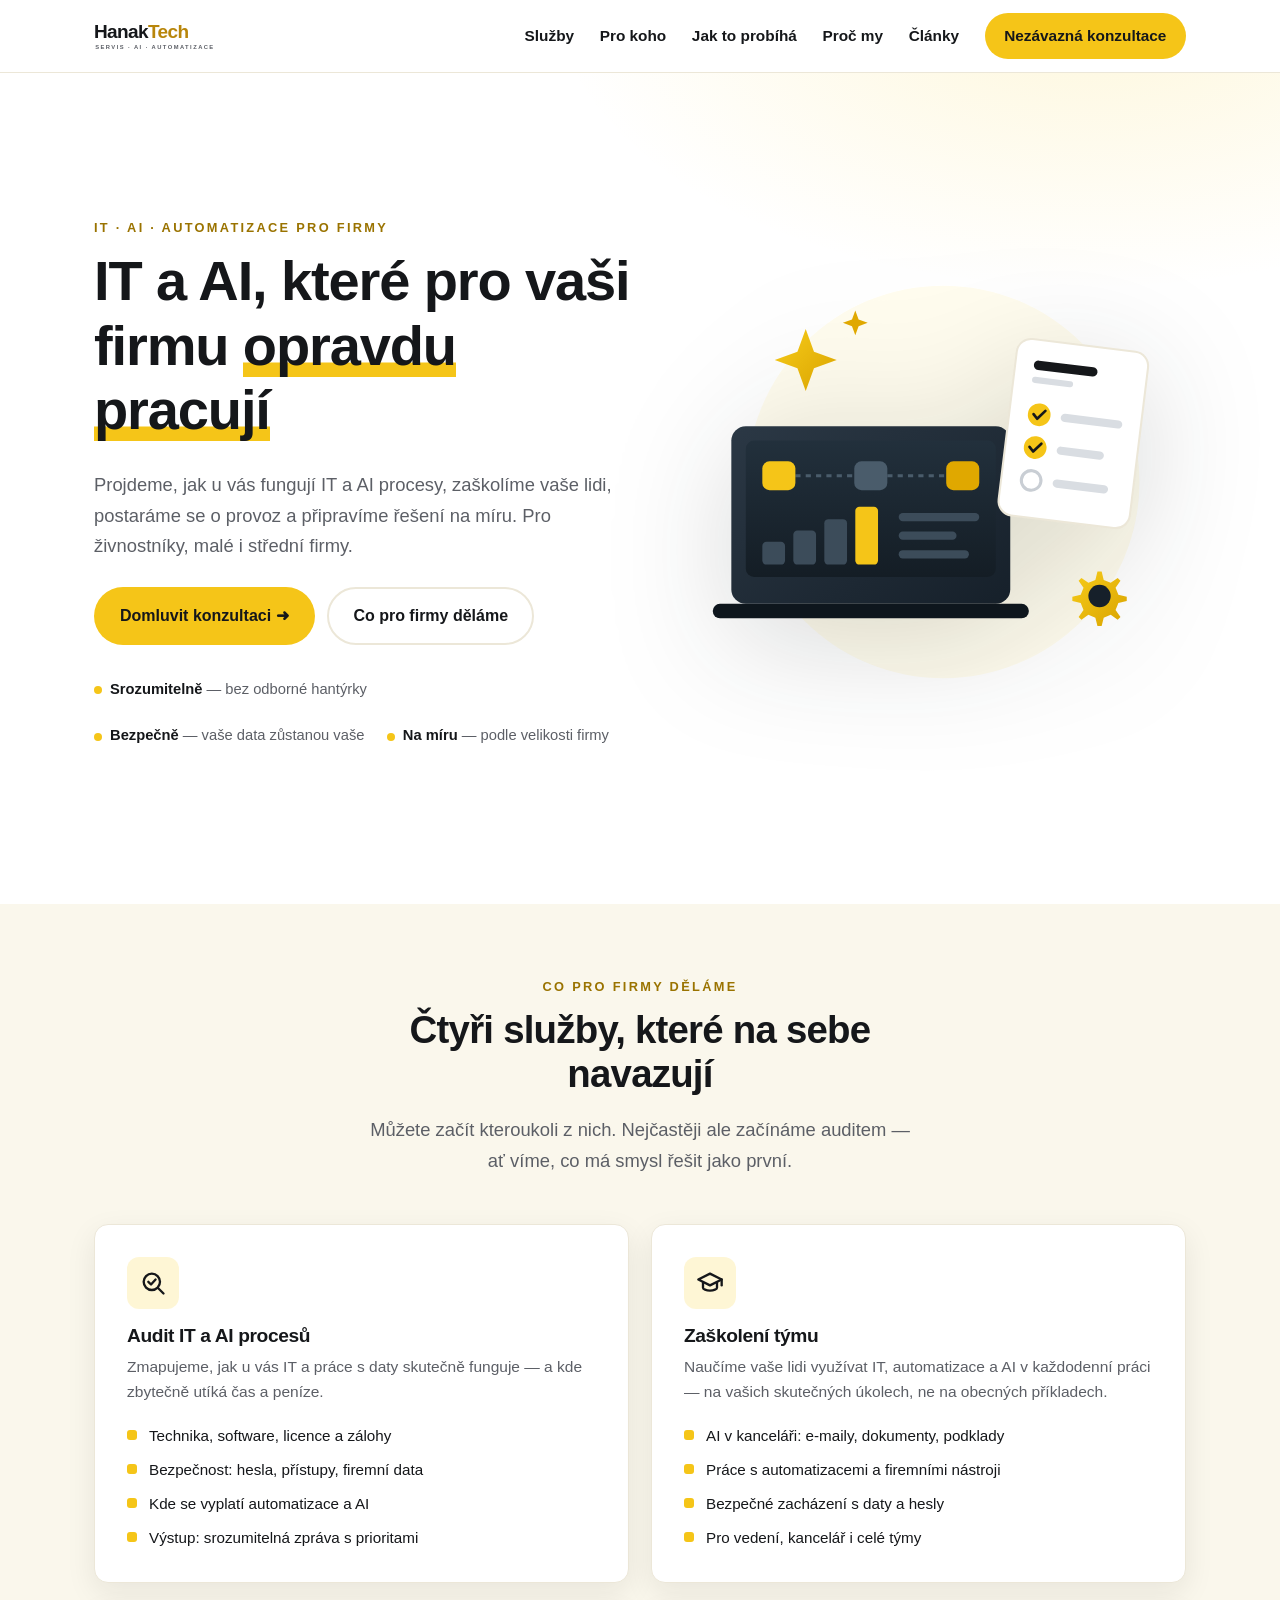
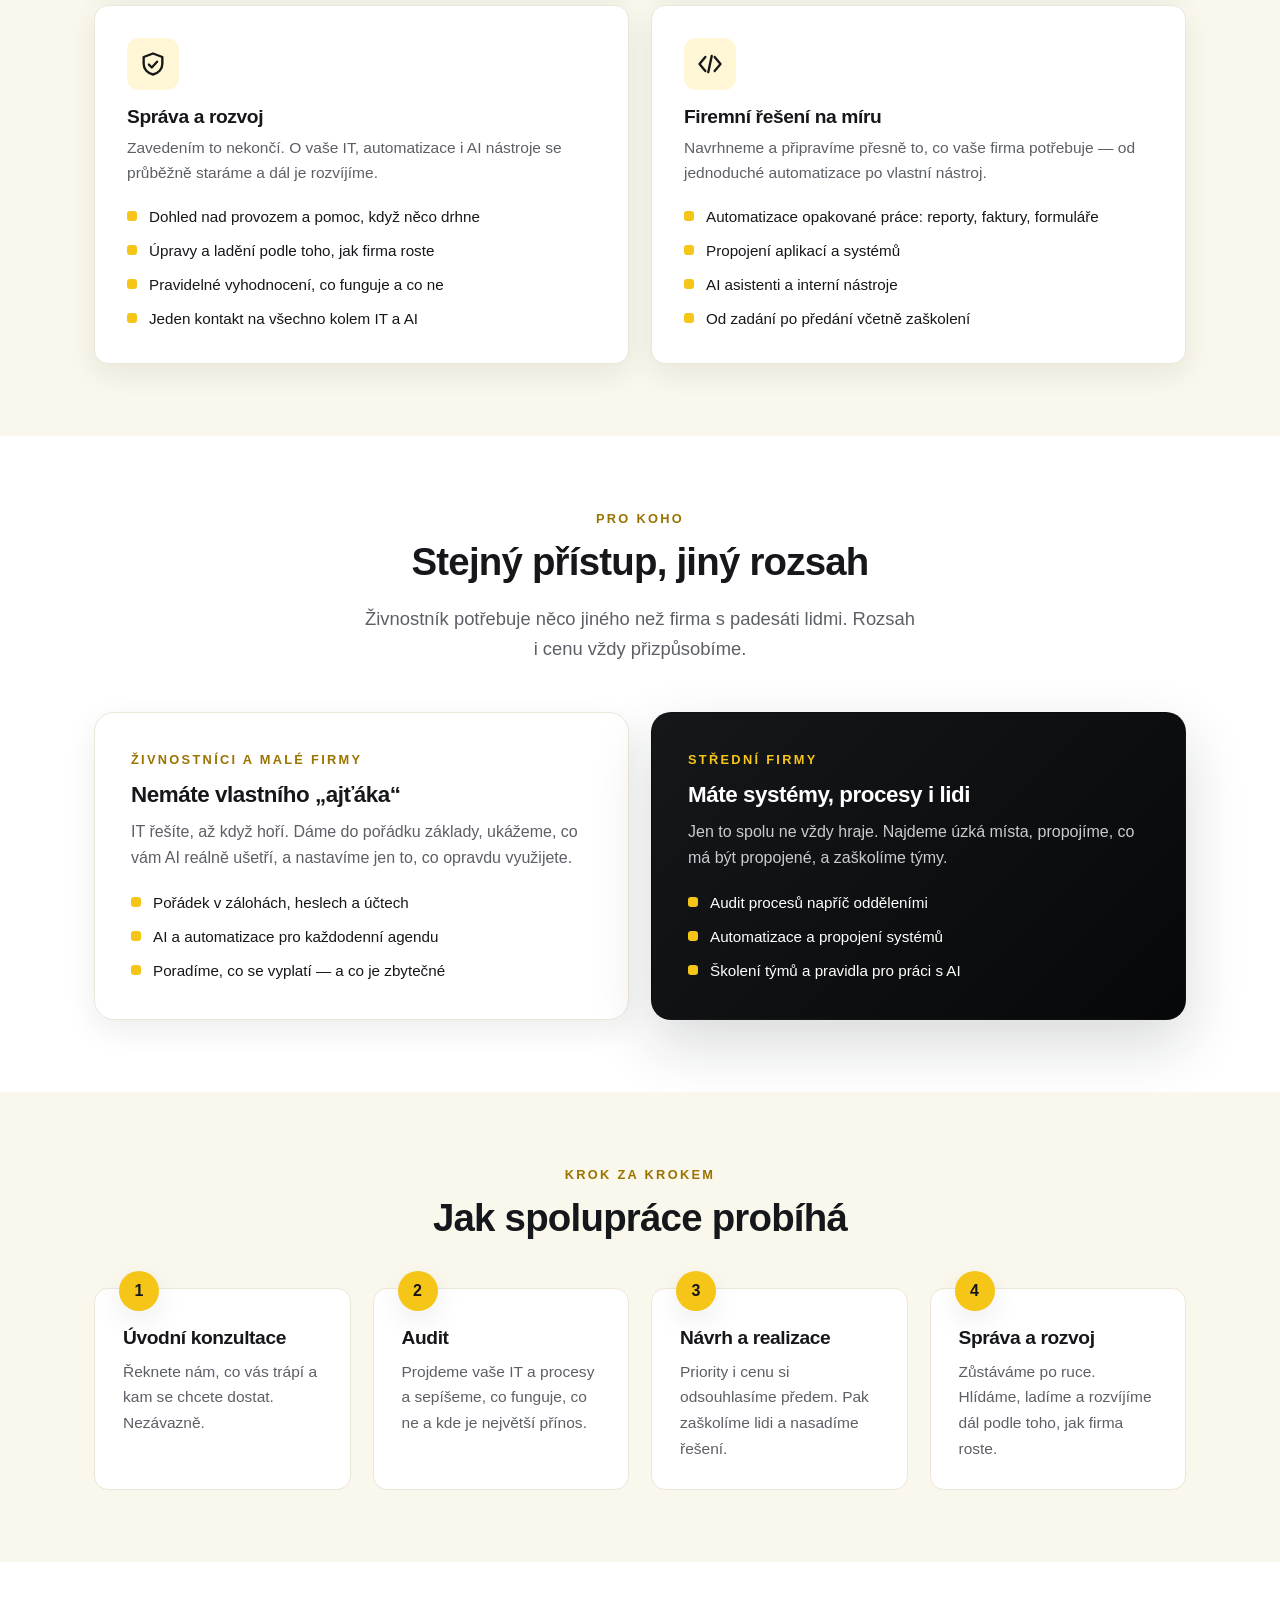
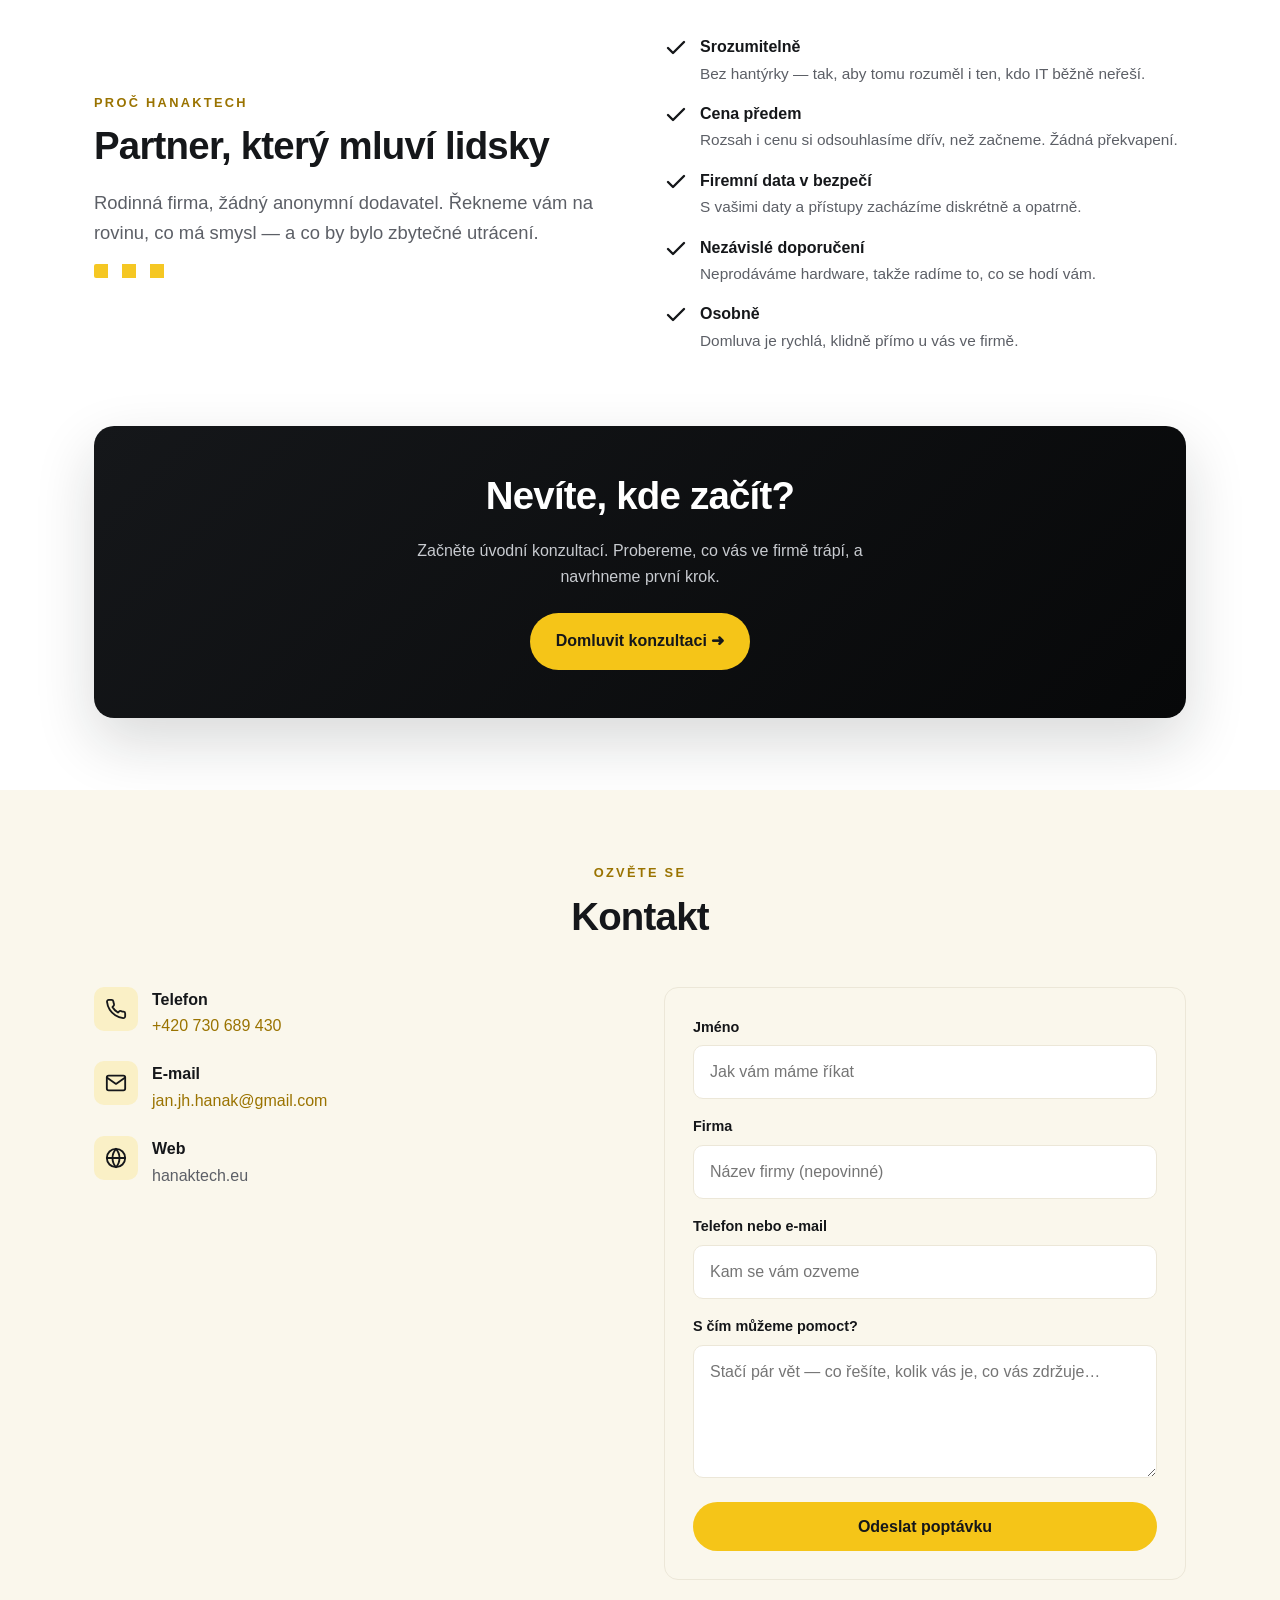
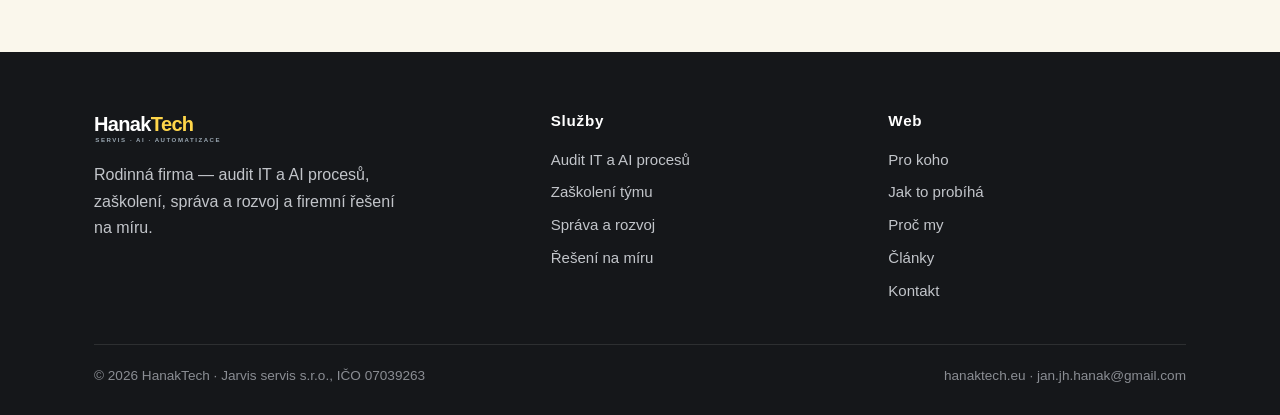
==== index.html @ bab618a7 "Web HanakTech pro firmy + automatické nasazení na GitHub Pages - nová B2B verze: audit IT a AI proce" ====
<!DOCTYPE html>
<html lang="cs">
<head>
<meta charset="UTF-8">
<meta name="viewport" content="width=device-width, initial-scale=1">
<title>HanakTech — audit IT a AI, školení, správa a řešení na míru pro firmy</title>
<meta name="description" content="Pomáháme firmám s IT, automatizací a umělou inteligencí: audit procesů, zaškolení lidí, průběžná správa a rozvoj a řešení na míru. Pro živnostníky, malé i střední firmy.">
<meta property="og:title" content="HanakTech — IT, AI a automatizace pro firmy">
<meta property="og:description" content="Audit IT a AI procesů, zaškolení týmu, správa a rozvoj a firemní řešení na míru.">
<meta property="og:type" content="website">
<meta property="og:locale" content="cs_CZ">
<link rel="icon" href="assets/app-icon.svg" type="image/svg+xml">
<link rel="stylesheet" href="styles.css">
</head>
<body>

<!-- HEADER -->
<header class="site-header">
  <div class="wrap nav">
    <a href="index.html" aria-label="HanakTech"><img class="logo" src="assets/logo-primary.svg" alt="HanakTech"></a>
    <nav class="nav-links">
      <a href="#sluzby">Služby</a>
      <a href="#pro-koho">Pro koho</a>
      <a href="#jak">Jak to probíhá</a>
      <a href="#proc">Proč my</a>
      <a href="blog.html">Články</a>
      <a href="#kontakt" class="btn btn-primary btn-sm"><span class="lbl-long">Nezávazná konzultace</span><span class="lbl-short">Konzultace</span></a>
    </nav>
  </div>
</header>

<!-- HERO -->
<section class="hero">
  <div class="wrap hero-grid">
    <div>
      <div class="eyebrow">IT · AI · Automatizace pro firmy</div>
      <h1>IT a AI, které pro vaši firmu <span>opravdu pracují</span></h1>
      <p class="lead">Projdeme, jak u vás fungují IT a AI procesy, zaškolíme vaše lidi, postaráme se o provoz a připravíme řešení na míru. Pro živnostníky, malé i střední firmy.</p>
      <div class="hero-cta">
        <a href="#kontakt" class="btn btn-primary">Domluvit konzultaci ➜</a>
        <a href="#sluzby" class="btn btn-ghost">Co pro firmy děláme</a>
      </div>
      <div class="hero-trust">
        <div><b>Srozumitelně</b> — bez odborné hantýrky</div>
        <div><b>Bezpečně</b> — vaše data zůstanou vaše</div>
        <div><b>Na míru</b> — podle velikosti firmy</div>
      </div>
    </div>
    <!-- HERO ILUSTRACE -->
    <div class="hero-art">
      <svg viewBox="0 0 480 420" xmlns="http://www.w3.org/2000/svg" role="img" aria-label="Audit, automatizace a AI ve firmě">
        <defs>
          <linearGradient id="h-gold" x1="0" y1="0" x2="1" y2="1"><stop offset="0" stop-color="#F7CC1A"/><stop offset="1" stop-color="#D9A300"/></linearGradient>
          <linearGradient id="h-dark" x1="0" y1="0" x2="1" y2="1"><stop offset="0" stop-color="#2B3845"/><stop offset="1" stop-color="#16202A"/></linearGradient>
          <linearGradient id="h-screen" x1="0" y1="0" x2="0" y2="1"><stop offset="0" stop-color="#22303C"/><stop offset="1" stop-color="#141D25"/></linearGradient>
        </defs>
        <!-- soft blob -->
        <circle cx="245" cy="210" r="190" fill="rgba(247,204,26,.07)"/>
        <!-- AI jiskra -->
        <path transform="translate(112,92)" fill="url(#h-gold)" d="M0-30 8-8 30 0 8 8 0 30-8 8-30 0-8-8z"/>
        <path transform="translate(160,56)" fill="#E0A800" d="M0-12 3.2-3.2 12 0 3.2 3.2 0 12-3.2 3.2-12 0-3.2-3.2z"/>
        <!-- notebook: tok procesu + přehled -->
        <g transform="translate(40,156)">
          <rect x="0" y="0" width="270" height="172" rx="14" fill="url(#h-dark)"/>
          <rect x="14" y="14" width="242" height="132" rx="8" fill="url(#h-screen)"/>
          <!-- tok procesu -->
          <line x1="62" y1="48" x2="119" y2="48" stroke="#4A5C6B" stroke-width="3" stroke-dasharray="5 5"/>
          <line x1="151" y1="48" x2="208" y2="48" stroke="#4A5C6B" stroke-width="3" stroke-dasharray="5 5"/>
          <rect x="30" y="34" width="32" height="28" rx="7" fill="#F5C518"/>
          <rect x="119" y="34" width="32" height="28" rx="7" fill="#4A5C6B"/>
          <rect x="208" y="34" width="32" height="28" rx="7" fill="#E0A800"/>
          <!-- graf -->
          <rect x="30" y="112" width="22" height="22" rx="4" fill="#3C4C5A"/>
          <rect x="60" y="101" width="22" height="33" rx="4" fill="#3C4C5A"/>
          <rect x="90" y="90" width="22" height="44" rx="4" fill="#3C4C5A"/>
          <rect x="120" y="78" width="22" height="56" rx="4" fill="#F5C518"/>
          <!-- řádky -->
          <rect x="162" y="84" width="78" height="8" rx="4" fill="#3C4C5A"/>
          <rect x="162" y="102" width="56" height="8" rx="4" fill="#3C4C5A"/>
          <rect x="162" y="120" width="68" height="8" rx="4" fill="#3C4C5A"/>
          <rect x="-18" y="172" width="306" height="14" rx="7" fill="#0E161D"/>
        </g>
        <!-- auditní zpráva (checklist) -->
        <g transform="translate(318,70) rotate(7)">
          <rect x="0" y="0" width="128" height="172" rx="14" fill="#FFFFFF" stroke="#ECE7D8" stroke-width="2"/>
          <rect x="18" y="20" width="62" height="9" rx="4.5" fill="#15171A"/>
          <rect x="18" y="36" width="40" height="6" rx="3" fill="#D9DDE2"/>
          <circle cx="29" cy="72" r="11" fill="#F5C518"/>
          <path d="M23.5 72l4 4 7-8.5" fill="none" stroke="#15171A" stroke-width="2.6" stroke-linecap="round" stroke-linejoin="round"/>
          <rect x="50" y="68" width="60" height="8" rx="4" fill="#D9DDE2"/>
          <circle cx="29" cy="104" r="11" fill="#F5C518"/>
          <path d="M23.5 104l4 4 7-8.5" fill="none" stroke="#15171A" stroke-width="2.6" stroke-linecap="round" stroke-linejoin="round"/>
          <rect x="50" y="100" width="46" height="8" rx="4" fill="#D9DDE2"/>
          <circle cx="29" cy="136" r="9.5" fill="none" stroke="#C9CED4" stroke-width="3"/>
          <rect x="50" y="132" width="54" height="8" rx="4" fill="#D9DDE2"/>
        </g>
        <!-- ozubené kolo (automatizace) -->
        <g transform="translate(362,286) scale(1.35)">
          <path fill="url(#h-gold)" d="M24 8l3 0 1.5 6 5 2 5-3.5 2 2-3.5 5 2 5 6 1.5 0 3-6 1.5-2 5 3.5 5-2 2-5-3.5-5 2-1.5 6-3 0-1.5-6-5-2-5 3.5-2-2 3.5-5-2-5-6-1.5 0-3 6-1.5 2-5-3.5-5 2-2 5 3.5 5-2 1.5-6 3 0z"/>
          <circle cx="25.5" cy="25.5" r="8" fill="#16202A"/>
        </g>
      </svg>
    </div>
  </div>
</section>

<!-- SLUŽBY -->
<section id="sluzby" class="section-soft">
  <div class="wrap">
    <div class="section-head">
      <div class="eyebrow">Co pro firmy děláme</div>
      <h2>Čtyři služby, které na sebe navazují</h2>
      <p class="lead" style="margin:0 auto">Můžete začít kteroukoli z nich. Nejčastěji ale začínáme auditem — ať víme, co má smysl řešit jako první.</p>
    </div>
    <div class="cards cards-2">

      <div class="card">
        <div class="ico"><svg viewBox="0 0 24 24" fill="none" stroke="#15171A" stroke-width="2" stroke-linecap="round" stroke-linejoin="round"><circle cx="11" cy="11" r="7"/><line x1="16.5" y1="16.5" x2="21" y2="21"/><polyline points="8 11 10.3 13.3 14.2 9"/></svg></div>
        <h3>Audit IT a AI procesů</h3>
        <p>Zmapujeme, jak u vás IT a práce s daty skutečně funguje — a kde zbytečně utíká čas a peníze.</p>
        <ul>
          <li>Technika, software, licence a zálohy</li>
          <li>Bezpečnost: hesla, přístupy, firemní data</li>
          <li>Kde se vyplatí automatizace a AI</li>
          <li>Výstup: srozumitelná zpráva s prioritami</li>
        </ul>
      </div>

      <div class="card">
        <div class="ico"><svg viewBox="0 0 24 24" fill="none" stroke="#15171A" stroke-width="2" stroke-linecap="round" stroke-linejoin="round"><path d="M2 9l10-5 10 5-10 5z"/><path d="M6 11.5V16c0 1.2 2.7 2.5 6 2.5s6-1.3 6-2.5v-4.5"/><line x1="22" y1="9" x2="22" y2="14"/></svg></div>
        <h3>Zaškolení týmu</h3>
        <p>Naučíme vaše lidi využívat IT, automatizace a AI v každodenní práci — na vašich skutečných úkolech, ne na obecných příkladech.</p>
        <ul>
          <li>AI v kanceláři: e-maily, dokumenty, podklady</li>
          <li>Práce s automatizacemi a firemními nástroji</li>
          <li>Bezpečné zacházení s daty a hesly</li>
          <li>Pro vedení, kancelář i celé týmy</li>
        </ul>
      </div>

      <div class="card">
        <div class="ico"><svg viewBox="0 0 24 24" fill="none" stroke="#15171A" stroke-width="2" stroke-linecap="round" stroke-linejoin="round"><path d="M12 3l8 3v6c0 4.5-3.4 8-8 9-4.6-1-8-4.5-8-9V6z"/><polyline points="8.5 12.5 11 15 15.5 10"/></svg></div>
        <h3>Správa a rozvoj</h3>
        <p>Zavedením to nekončí. O vaše IT, automatizace i AI nástroje se průběžně staráme a dál je rozvíjíme.</p>
        <ul>
          <li>Dohled nad provozem a pomoc, když něco drhne</li>
          <li>Úpravy a ladění podle toho, jak firma roste</li>
          <li>Pravidelné vyhodnocení, co funguje a co ne</li>
          <li>Jeden kontakt na všechno kolem IT a AI</li>
        </ul>
      </div>

      <div class="card">
        <div class="ico"><svg viewBox="0 0 24 24" fill="none" stroke="#15171A" stroke-width="2" stroke-linecap="round" stroke-linejoin="round"><polyline points="8 6 3 12 8 18"/><polyline points="16 6 21 12 16 18"/><line x1="13.5" y1="5" x2="10.5" y2="19"/></svg></div>
        <h3>Firemní řešení na míru</h3>
        <p>Navrhneme a připravíme přesně to, co vaše firma potřebuje — od jednoduché automatizace po vlastní nástroj.</p>
        <ul>
          <li>Automatizace opakované práce: reporty, faktury, formuláře</li>
          <li>Propojení aplikací a systémů</li>
          <li>AI asistenti a interní nástroje</li>
          <li>Od zadání po předání včetně zaškolení</li>
        </ul>
      </div>

    </div>
  </div>
</section>

<!-- PRO KOHO -->
<section id="pro-koho">
  <div class="wrap">
    <div class="section-head">
      <div class="eyebrow">Pro koho</div>
      <h2>Stejný přístup, jiný rozsah</h2>
      <p class="lead" style="margin:0 auto">Živnostník potřebuje něco jiného než firma s padesáti lidmi. Rozsah i cenu vždy přizpůsobíme.</p>
    </div>
    <div class="audience">
      <div class="aud">
        <div class="eyebrow">Živnostníci a malé firmy</div>
        <h3>Nemáte vlastního „ajťáka“</h3>
        <p>IT řešíte, až když hoří. Dáme do pořádku základy, ukážeme, co vám AI reálně ušetří, a nastavíme jen to, co opravdu využijete.</p>
        <ul>
          <li>Pořádek v zálohách, heslech a účtech</li>
          <li>AI a automatizace pro každodenní agendu</li>
          <li>Poradíme, co se vyplatí — a co je zbytečné</li>
        </ul>
      </div>
      <div class="aud aud-dark">
        <div class="eyebrow">Střední firmy</div>
        <h3>Máte systémy, procesy i lidi</h3>
        <p>Jen to spolu ne vždy hraje. Najdeme úzká místa, propojíme, co má být propojené, a zaškolíme týmy.</p>
        <ul>
          <li>Audit procesů napříč odděleními</li>
          <li>Automatizace a propojení systémů</li>
          <li>Školení týmů a pravidla pro práci s AI</li>
        </ul>
      </div>
    </div>
  </div>
</section>

<!-- JAK TO PROBÍHÁ -->
<section id="jak" class="section-soft">
  <div class="wrap">
    <div class="section-head">
      <div class="eyebrow">Krok za krokem</div>
      <h2>Jak spolupráce probíhá</h2>
    </div>
    <div class="steps steps-4">
      <div class="step">
        <h3>Úvodní konzultace</h3>
        <p>Řeknete nám, co vás trápí a kam se chcete dostat. Nezávazně.</p>
      </div>
      <div class="step">
        <h3>Audit</h3>
        <p>Projdeme vaše IT a procesy a sepíšeme, co funguje, co ne a kde je největší přínos.</p>
      </div>
      <div class="step">
        <h3>Návrh a realizace</h3>
        <p>Priority i cenu si odsouhlasíme předem. Pak zaškolíme lidi a nasadíme řešení.</p>
      </div>
      <div class="step">
        <h3>Správa a rozvoj</h3>
        <p>Zůstáváme po ruce. Hlídáme, ladíme a rozvíjíme dál podle toho, jak firma roste.</p>
      </div>
    </div>
  </div>
</section>

<!-- PROČ MY -->
<section id="proc">
  <div class="wrap why">
    <div>
      <div class="eyebrow">Proč HanakTech</div>
      <h2>Partner, který mluví lidsky</h2>
      <p class="lead">Rodinná firma, žádný anonymní dodavatel. Řekneme vám na rovinu, co má smysl — a co by bylo zbytečné utrácení.</p>
      <div class="crenel"></div>
    </div>
    <ul>
      <li><svg viewBox="0 0 24 24" width="24" height="24" fill="none" stroke="#15171A" stroke-width="2.4" stroke-linecap="round" stroke-linejoin="round"><polyline points="20 6 9 17 4 12"/></svg><div><b>Srozumitelně</b><span>Bez hantýrky — tak, aby tomu rozuměl i ten, kdo IT běžně neřeší.</span></div></li>
      <li><svg viewBox="0 0 24 24" width="24" height="24" fill="none" stroke="#15171A" stroke-width="2.4" stroke-linecap="round" stroke-linejoin="round"><polyline points="20 6 9 17 4 12"/></svg><div><b>Cena předem</b><span>Rozsah i cenu si odsouhlasíme dřív, než začneme. Žádná překvapení.</span></div></li>
      <li><svg viewBox="0 0 24 24" width="24" height="24" fill="none" stroke="#15171A" stroke-width="2.4" stroke-linecap="round" stroke-linejoin="round"><polyline points="20 6 9 17 4 12"/></svg><div><b>Firemní data v bezpečí</b><span>S vašimi daty a přístupy zacházíme diskrétně a opatrně.</span></div></li>
      <li><svg viewBox="0 0 24 24" width="24" height="24" fill="none" stroke="#15171A" stroke-width="2.4" stroke-linecap="round" stroke-linejoin="round"><polyline points="20 6 9 17 4 12"/></svg><div><b>Nezávislé doporučení</b><span>Neprodáváme hardware, takže radíme to, co se hodí vám.</span></div></li>
      <li><svg viewBox="0 0 24 24" width="24" height="24" fill="none" stroke="#15171A" stroke-width="2.4" stroke-linecap="round" stroke-linejoin="round"><polyline points="20 6 9 17 4 12"/></svg><div><b>Osobně</b><span>Domluva je rychlá, klidně přímo u vás ve firmě.</span></div></li>
    </ul>
  </div>
</section>

<!-- CTA BAND -->
<section style="padding-top:0">
  <div class="wrap">
    <div class="cta-band">
      <h2>Nevíte, kde začít?</h2>
      <p>Začněte úvodní konzultací. Probereme, co vás ve firmě trápí, a navrhneme první krok.</p>
      <a href="#kontakt" class="btn btn-primary">Domluvit konzultaci ➜</a>
    </div>
  </div>
</section>

<!-- KONTAKT -->
<section id="kontakt" class="section-soft">
  <div class="wrap">
    <div class="section-head">
      <div class="eyebrow">Ozvěte se</div>
      <h2>Kontakt</h2>
    </div>
    <div class="contact">
      <div class="contact-info">
        <div class="ci"><div class="ico"><svg viewBox="0 0 24 24" width="22" height="22" fill="none" stroke="#15171A" stroke-width="2" stroke-linecap="round" stroke-linejoin="round"><path d="M22 16.9v3a2 2 0 0 1-2.2 2 19.8 19.8 0 0 1-8.6-3 19.5 19.5 0 0 1-6-6 19.8 19.8 0 0 1-3-8.6A2 2 0 0 1 4.1 2h3a2 2 0 0 1 2 1.7c.1 1 .4 1.9.7 2.8a2 2 0 0 1-.5 2.1L8.1 9.9a16 16 0 0 0 6 6l1.3-1.2a2 2 0 0 1 2.1-.5c.9.3 1.8.6 2.8.7a2 2 0 0 1 1.7 2z"/></svg></div><div><b>Telefon</b><span><a href="tel:+420730689430">+420 730 689 430</a></span></div></div>
        <div class="ci"><div class="ico"><svg viewBox="0 0 24 24" width="22" height="22" fill="none" stroke="#15171A" stroke-width="2" stroke-linecap="round" stroke-linejoin="round"><rect x="2" y="4" width="20" height="16" rx="2"/><path d="m2 6 10 7 10-7"/></svg></div><div><b>E-mail</b><span><a href="mailto:jan.jh.hanak@gmail.com">jan.jh.hanak@gmail.com</a></span></div></div>
        <div class="ci"><div class="ico"><svg viewBox="0 0 24 24" width="22" height="22" fill="none" stroke="#15171A" stroke-width="2" stroke-linecap="round" stroke-linejoin="round"><circle cx="12" cy="12" r="10"/><path d="M2 12h20M12 2a15 15 0 0 1 0 20 15 15 0 0 1 0-20z"/></svg></div><div><b>Web</b><span>hanaktech.eu</span></div></div>
      </div>
      <form class="form" onsubmit="event.preventDefault();this.querySelector('.ok').style.display='block';">
        <label for="n">Jméno</label>
        <input id="n" type="text" placeholder="Jak vám máme říkat" autocomplete="name" required>
        <label for="f">Firma</label>
        <input id="f" type="text" placeholder="Název firmy (nepovinné)" autocomplete="organization">
        <label for="c">Telefon nebo e-mail</label>
        <input id="c" type="text" placeholder="Kam se vám ozveme" required>
        <label for="m">S čím můžeme pomoct?</label>
        <textarea id="m" rows="4" placeholder="Stačí pár vět — co řešíte, kolik vás je, co vás zdržuje…"></textarea>
        <button class="btn btn-primary" type="submit" style="width:100%;justify-content:center">Odeslat poptávku</button>
        <p class="ok" style="display:none;color:var(--gold-700);font-weight:700;margin:14px 0 0;text-align:center">Díky! Toto je zatím ukázkový formulář — odesílání teprve napojíme.</p>
      </form>
    </div>
  </div>
</section>

<!-- FOOTER -->
<footer class="footer">
  <div class="wrap">
    <div class="footer-grid">
      <div>
        <img class="logo" src="assets/logo-dark.svg" alt="HanakTech">
        <p style="max-width:36ch">Rodinná firma — audit IT a AI procesů, zaškolení, správa a rozvoj a firemní řešení na míru.</p>
      </div>
      <div>
        <h4>Služby</h4>
        <a href="#sluzby">Audit IT a AI procesů</a>
        <a href="#sluzby">Zaškolení týmu</a>
        <a href="#sluzby">Správa a rozvoj</a>
        <a href="#sluzby">Řešení na míru</a>
      </div>
      <div>
        <h4>Web</h4>
        <a href="#pro-koho">Pro koho</a>
        <a href="#jak">Jak to probíhá</a>
        <a href="#proc">Proč my</a>
        <a href="blog.html">Články</a>
        <a href="#kontakt">Kontakt</a>
      </div>
    </div>
    <div class="footer-bottom">
      <span>© 2026 HanakTech · Jarvis servis s.r.o., IČO 07039263</span>
      <span>hanaktech.eu · jan.jh.hanak@gmail.com</span>
    </div>
  </div>
</footer>

</body>
</html>
---- styles.css ----
/* ============================================================
   HanakTech — design systém (černá + zlatá)
   ============================================================ */
:root{
  --gold:#F5C518;         /* zlatá — akcent, výplně, tlačítka */
  --gold-dark:#E3B400;    /* hover */
  --gold-700:#9A7300;     /* tmavá zlatá — text/odkazy na bílé */
  --ink:#15171A;          /* černá — text, tmavé plochy */
  --ink-2:#2A2D33;
  --silver:#C4CDD5;
  --bg:#FFFFFF;
  --bg-soft:#FAF7EC;      /* teplá krémová sekce */
  --muted:#5C5F66;        /* vedlejší text */
  --line:#ECE7D8;
  --radius:14px;
  --shadow:0 10px 30px rgba(21,23,26,.08);
  --shadow-lg:0 24px 60px rgba(21,23,26,.16);
  --maxw:1140px;
  --font:'Inter','Segoe UI',-apple-system,BlinkMacSystemFont,Arial,sans-serif;
}
*{box-sizing:border-box}
html{scroll-behavior:smooth}
body{
  margin:0;font-family:var(--font);color:var(--ink);background:var(--bg);
  line-height:1.65;-webkit-font-smoothing:antialiased;
}
.wrap{max-width:var(--maxw);margin:0 auto;padding:0 24px}
a{color:var(--gold-700);text-decoration:none}
a:hover{color:var(--ink)}
img{max-width:100%;display:block}
h1,h2,h3{line-height:1.15;letter-spacing:-.02em;margin:0 0 .5em}
h1{font-size:clamp(2.1rem,5vw,3.5rem);font-weight:800}
h2{font-size:clamp(1.6rem,3.4vw,2.4rem);font-weight:800}
h3{font-size:1.2rem;font-weight:700}
p{margin:0 0 1rem}
.eyebrow{font-size:.8rem;font-weight:800;letter-spacing:.18em;text-transform:uppercase;color:var(--gold-700);margin-bottom:.7rem}
.lead{font-size:1.15rem;color:var(--muted);max-width:54ch}

/* buttons */
.btn{display:inline-flex;align-items:center;gap:.5rem;font-weight:700;font-size:1rem;
  padding:.85rem 1.5rem;border-radius:999px;border:2px solid transparent;cursor:pointer;transition:.18s}
.btn-primary{background:var(--gold);color:var(--ink)}
.btn-primary:hover{background:var(--gold-dark);color:var(--ink);transform:translateY(-1px)}
.btn-ghost{background:transparent;color:var(--ink);border-color:var(--line)}
.btn-ghost:hover{border-color:var(--ink);color:var(--ink)}
.btn-light{background:#fff;color:var(--ink)}
.btn-light:hover{background:#fff;transform:translateY(-1px)}
.btn-sm{padding:.55rem 1.1rem;font-size:.9rem;white-space:nowrap}
.lbl-short{display:none}

/* header */
.site-header{position:sticky;top:0;z-index:50;background:rgba(255,255,255,.9);
  backdrop-filter:blur(10px);border-bottom:1px solid var(--line)}
.nav{display:flex;align-items:center;justify-content:space-between;height:72px;gap:1rem}
.nav .logo{height:38px;width:auto}
.nav-links{display:flex;gap:1.6rem;align-items:center}
.nav-links a{color:var(--ink);font-weight:600;font-size:.96rem}
.nav-links a:hover{color:var(--gold-700)}
.nav-toggle{display:none;background:none;border:0;cursor:pointer}

/* hero */
.hero{position:relative;overflow:hidden;background:
  radial-gradient(900px 500px at 85% -10%,rgba(247,204,26,.16),transparent 60%),var(--bg)}
.hero-grid{display:grid;grid-template-columns:1.05fr .95fr;gap:48px;align-items:center;
  padding:72px 24px 84px}
.hero h1 span{color:var(--ink);box-shadow:inset 0 -.26em 0 var(--gold)}
.hero-cta{display:flex;gap:.8rem;flex-wrap:wrap;margin-top:1.6rem}
.hero-trust{display:flex;gap:1.4rem;flex-wrap:wrap;margin-top:2rem;color:var(--muted);font-size:.92rem}
.hero-trust b{color:var(--ink)}
.hero-trust div{position:relative;padding-left:16px}
.hero-trust div::before{content:"";position:absolute;left:0;top:.62em;width:8px;height:8px;
  border-radius:50%;background:var(--gold)}
.hero-art{filter:drop-shadow(var(--shadow-lg))}
.hero-art svg{display:block;width:100%;height:auto}

/* section */
section{padding:72px 0}
section[id]{scroll-margin-top:72px}
.section-head{max-width:62ch;margin:0 auto 48px;text-align:center}
.section-soft{background:var(--bg-soft)}

/* services */
.cards{display:grid;grid-template-columns:repeat(3,1fr);gap:22px}
.card{background:#fff;border:1px solid var(--line);border-radius:var(--radius);
  padding:28px;transition:.2s;box-shadow:var(--shadow)}
.card:hover{transform:translateY(-4px);box-shadow:var(--shadow-lg);border-color:rgba(247,204,26,.85)}
.card .ico{width:52px;height:52px;border-radius:12px;display:grid;place-items:center;
  background:rgba(247,204,26,.18);margin-bottom:16px}
.card .ico svg{width:28px;height:28px}
.card h3{margin-bottom:.4rem}
.card p{color:var(--muted);font-size:.97rem;margin:0}
.card .price{margin-top:14px;font-weight:700;color:var(--ink);font-size:.92rem}
.card .price span{color:var(--muted);font-weight:500}
.cards-2{grid-template-columns:repeat(2,1fr)}
.cards-2 .card{padding:32px}
.card ul,.aud ul{list-style:none;padding:0;margin:18px 0 0;display:grid;gap:9px}
.card li,.aud li{position:relative;padding-left:22px;font-size:.95rem}
.card li::before,.aud li::before{content:"";position:absolute;left:0;top:.48em;width:10px;height:10px;
  border-radius:3px;background:var(--gold)}

/* pro koho */
.audience{display:grid;grid-template-columns:1fr 1fr;gap:22px}
.aud{background:#fff;border:1px solid var(--line);border-radius:20px;padding:36px;box-shadow:var(--shadow)}
.aud h3{font-size:1.4rem}
.aud p{color:var(--muted);margin:0}
.aud-dark{background:linear-gradient(135deg,var(--ink),#070809);border-color:transparent;color:#fff;
  box-shadow:var(--shadow-lg)}
.aud-dark .eyebrow{color:var(--gold)}
.aud-dark p{color:#C8CBD0}

/* steps */
.steps{display:grid;grid-template-columns:repeat(3,1fr);gap:22px;counter-reset:s}
.steps-4{grid-template-columns:repeat(4,1fr)}
.step{position:relative;padding:28px;background:#fff;border-radius:var(--radius);border:1px solid var(--line)}
.step::before{counter-increment:s;content:counter(s);position:absolute;top:-18px;left:24px;
  width:40px;height:40px;border-radius:50%;background:var(--gold);color:var(--ink);font-weight:800;
  display:grid;place-items:center;box-shadow:var(--shadow)}
.step h3{margin-top:10px}
.step p{color:var(--muted);margin:0;font-size:.97rem}

/* why */
.why{display:grid;grid-template-columns:1fr 1fr;gap:48px;align-items:center}
.why ul{list-style:none;padding:0;margin:0;display:grid;gap:14px}
.why li{display:flex;gap:12px;align-items:flex-start}
.why li svg{flex:0 0 24px;margin-top:2px}
.why li b{display:block}
.why li span{color:var(--muted);font-size:.96rem}

/* blog teaser / posts */
.posts{display:grid;grid-template-columns:repeat(3,1fr);gap:22px}
.post{background:#fff;border:1px solid var(--line);border-radius:var(--radius);overflow:hidden;
  box-shadow:var(--shadow);transition:.2s;display:flex;flex-direction:column}
.post:hover{transform:translateY(-4px);box-shadow:var(--shadow-lg)}
.post .thumb{aspect-ratio:16/9;width:100%}
.post .body{padding:22px;display:flex;flex-direction:column;gap:8px;flex:1}
.post .tag{font-size:.72rem;font-weight:800;letter-spacing:.1em;text-transform:uppercase;color:var(--gold-700)}
.post h3{font-size:1.08rem;margin:0}
.post p{color:var(--muted);font-size:.92rem;margin:0}
.post .more{margin-top:auto;font-weight:700;font-size:.9rem}
/* článek ve stavu „připravujeme“ — bez odkazu, se štítkem */
.post-soon{position:relative;cursor:default}
.post-soon:hover{transform:none;box-shadow:var(--shadow)}
.post-soon .thumb{opacity:.45}
.post-soon h3,.post-soon p{color:var(--muted)}
.post-soon::before{content:"Brzy";position:absolute;top:14px;right:14px;z-index:1;background:var(--gold);
  color:var(--ink);font-size:.72rem;font-weight:800;letter-spacing:.1em;text-transform:uppercase;
  padding:.3rem .75rem;border-radius:999px}

/* cta band */
.cta-band{background:linear-gradient(135deg,var(--ink),#070809);color:#fff;border-radius:20px;
  padding:48px;text-align:center;box-shadow:var(--shadow-lg)}
.cta-band h2{color:#fff}
.cta-band p{color:#C8CBD0;max-width:52ch;margin:0 auto 1.4rem}

/* contact */
.contact{display:grid;grid-template-columns:1fr 1fr;gap:48px}
.contact-info{display:grid;gap:22px;align-content:start}
.ci{display:flex;gap:14px;align-items:flex-start}
.ci .ico{width:44px;height:44px;border-radius:10px;background:rgba(247,204,26,.18);
  display:grid;place-items:center;flex:0 0 44px}
.ci b{display:block}.ci span{color:var(--muted)}
.form{background:var(--bg-soft);border-radius:var(--radius);padding:28px;border:1px solid var(--line)}
.form label{font-weight:600;font-size:.9rem;display:block;margin:0 0 6px}
.form input,.form textarea{width:100%;padding:.8rem 1rem;border:1px solid var(--line);
  border-radius:10px;font:inherit;margin-bottom:16px;background:#fff}
.form input:focus,.form textarea:focus{outline:2px solid var(--gold-dark);border-color:var(--gold-dark)}

/* footer */
.footer{background:var(--ink);color:#C2C5CA;padding:56px 0 28px}
.footer-grid{display:grid;grid-template-columns:1.4fr 1fr 1fr;gap:40px;margin-bottom:32px}
.footer .logo{height:40px;margin-bottom:14px}
.footer h4{color:#fff;font-size:.95rem;letter-spacing:.05em;margin:0 0 14px}
.footer a{color:#C2C5CA;display:block;margin-bottom:8px;font-size:.94rem}
.footer a:hover{color:var(--gold)}
.footer-bottom{border-top:1px solid rgba(255,255,255,.1);padding-top:20px;
  display:flex;justify-content:space-between;gap:12px;flex-wrap:wrap;font-size:.85rem;color:#8A8D93}

/* crenel divider (cimbuří) */
.crenel{height:14px;background-image:linear-gradient(90deg,var(--gold) 50%,transparent 0);
  background-size:28px 14px;opacity:.95;width:84px;border-radius:2px;margin:0 0 18px}

/* article */
.article{max-width:760px;margin:0 auto;padding:56px 24px}
.article .meta{color:var(--muted);font-size:.9rem;margin-bottom:8px}
.article h1{margin-bottom:.3em}
.article h2{font-size:1.5rem;margin-top:1.8em}
.article ul,.article ol{padding-left:1.3em}
.article li{margin-bottom:.5em}
.callout{background:rgba(247,204,26,.14);border-left:4px solid var(--gold-dark);
  padding:18px 20px;border-radius:0 10px 10px 0;margin:24px 0}
.callout b{color:var(--gold-700)}
.back{display:inline-flex;gap:6px;align-items:center;font-weight:600;margin-bottom:24px}

/* responsive */
@media(max-width:900px){
  .hero-grid,.why,.contact,.audience{grid-template-columns:1fr}
  .hero-grid{gap:32px;padding:56px 24px 64px}
  .hero-art{width:100%;max-width:420px;margin:0 auto}
  .cards,.steps,.posts{grid-template-columns:1fr 1fr}
  .steps{row-gap:40px}
  .footer-grid{grid-template-columns:1fr 1fr}
  .nav-links a:not(.btn){display:none}
}
@media(max-width:600px){
  .lbl-long{display:none}
  .lbl-short{display:inline}
  .nav{height:64px}
  .nav .logo{height:34px}
  .cards,.steps,.posts,.footer-grid{grid-template-columns:1fr}
  .aud,.cards-2 .card{padding:26px}
  section{padding:52px 0}
  .cta-band{padding:32px 22px}
}
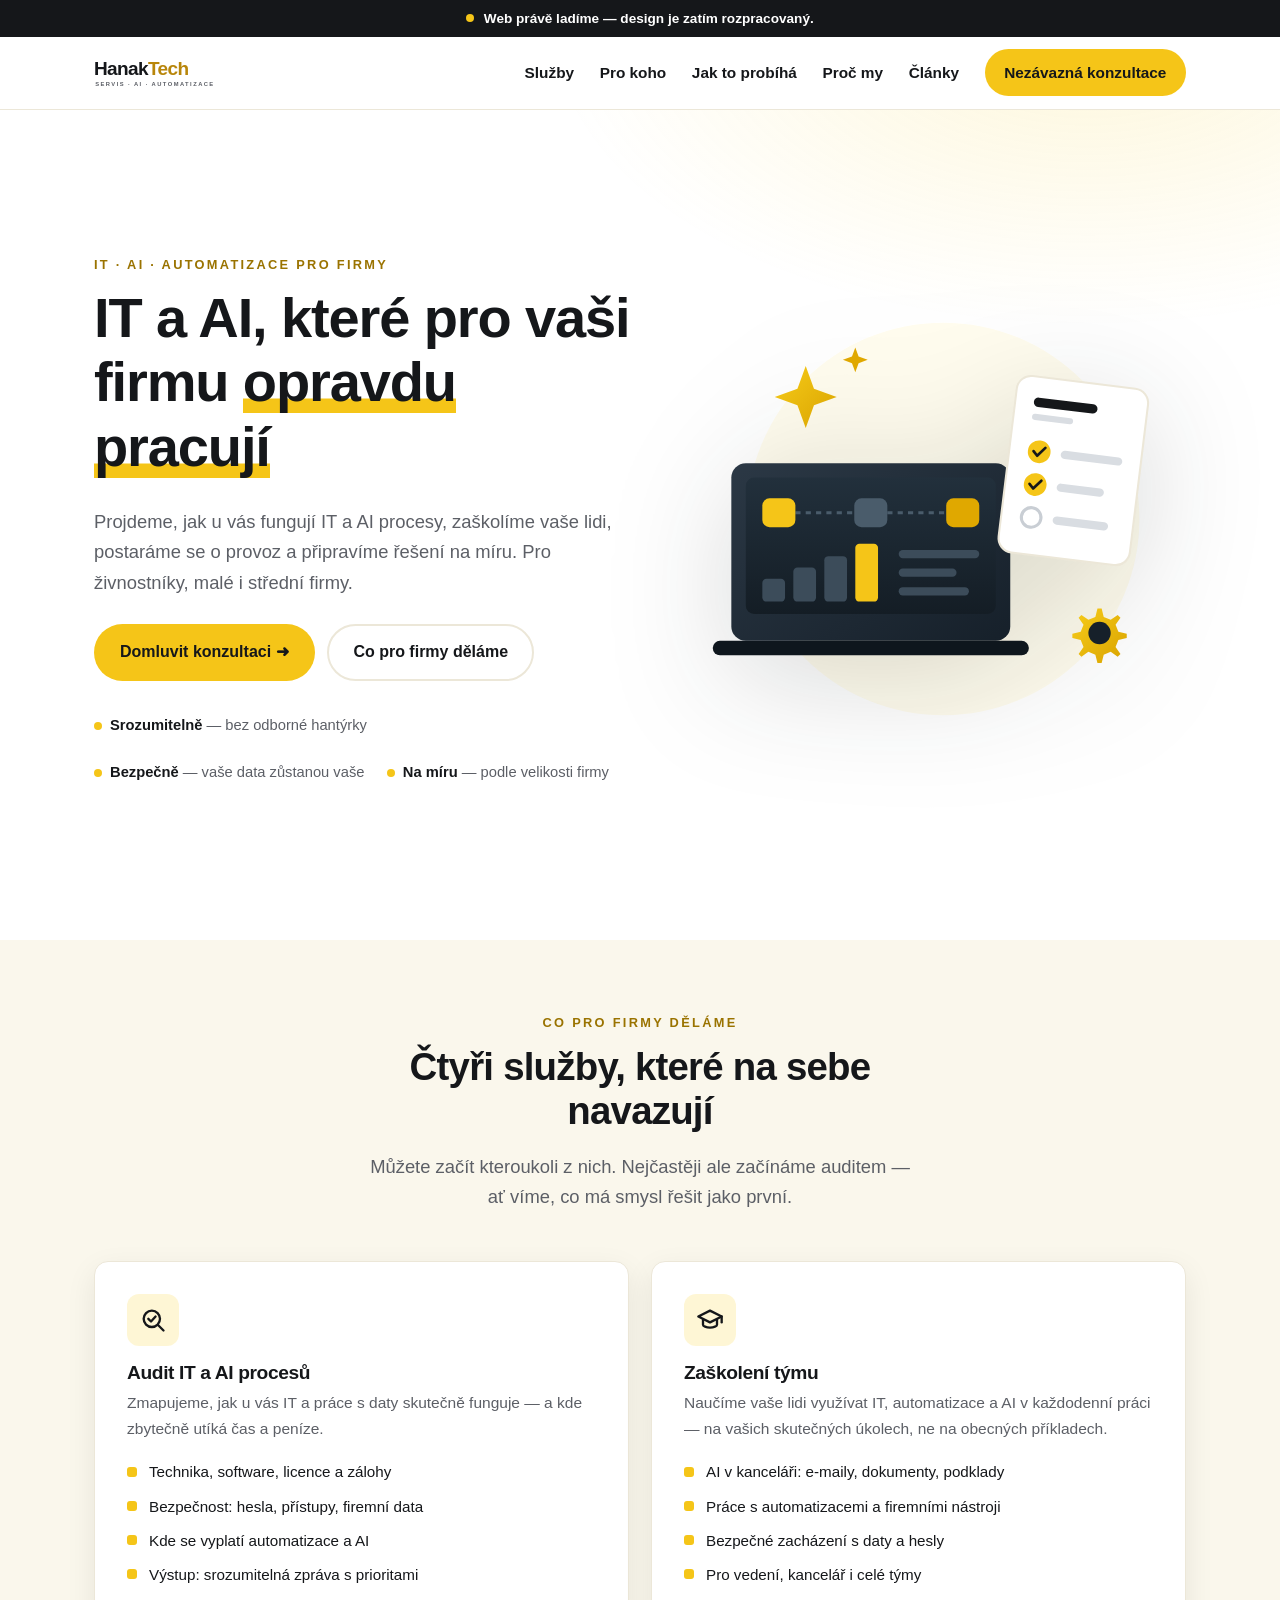
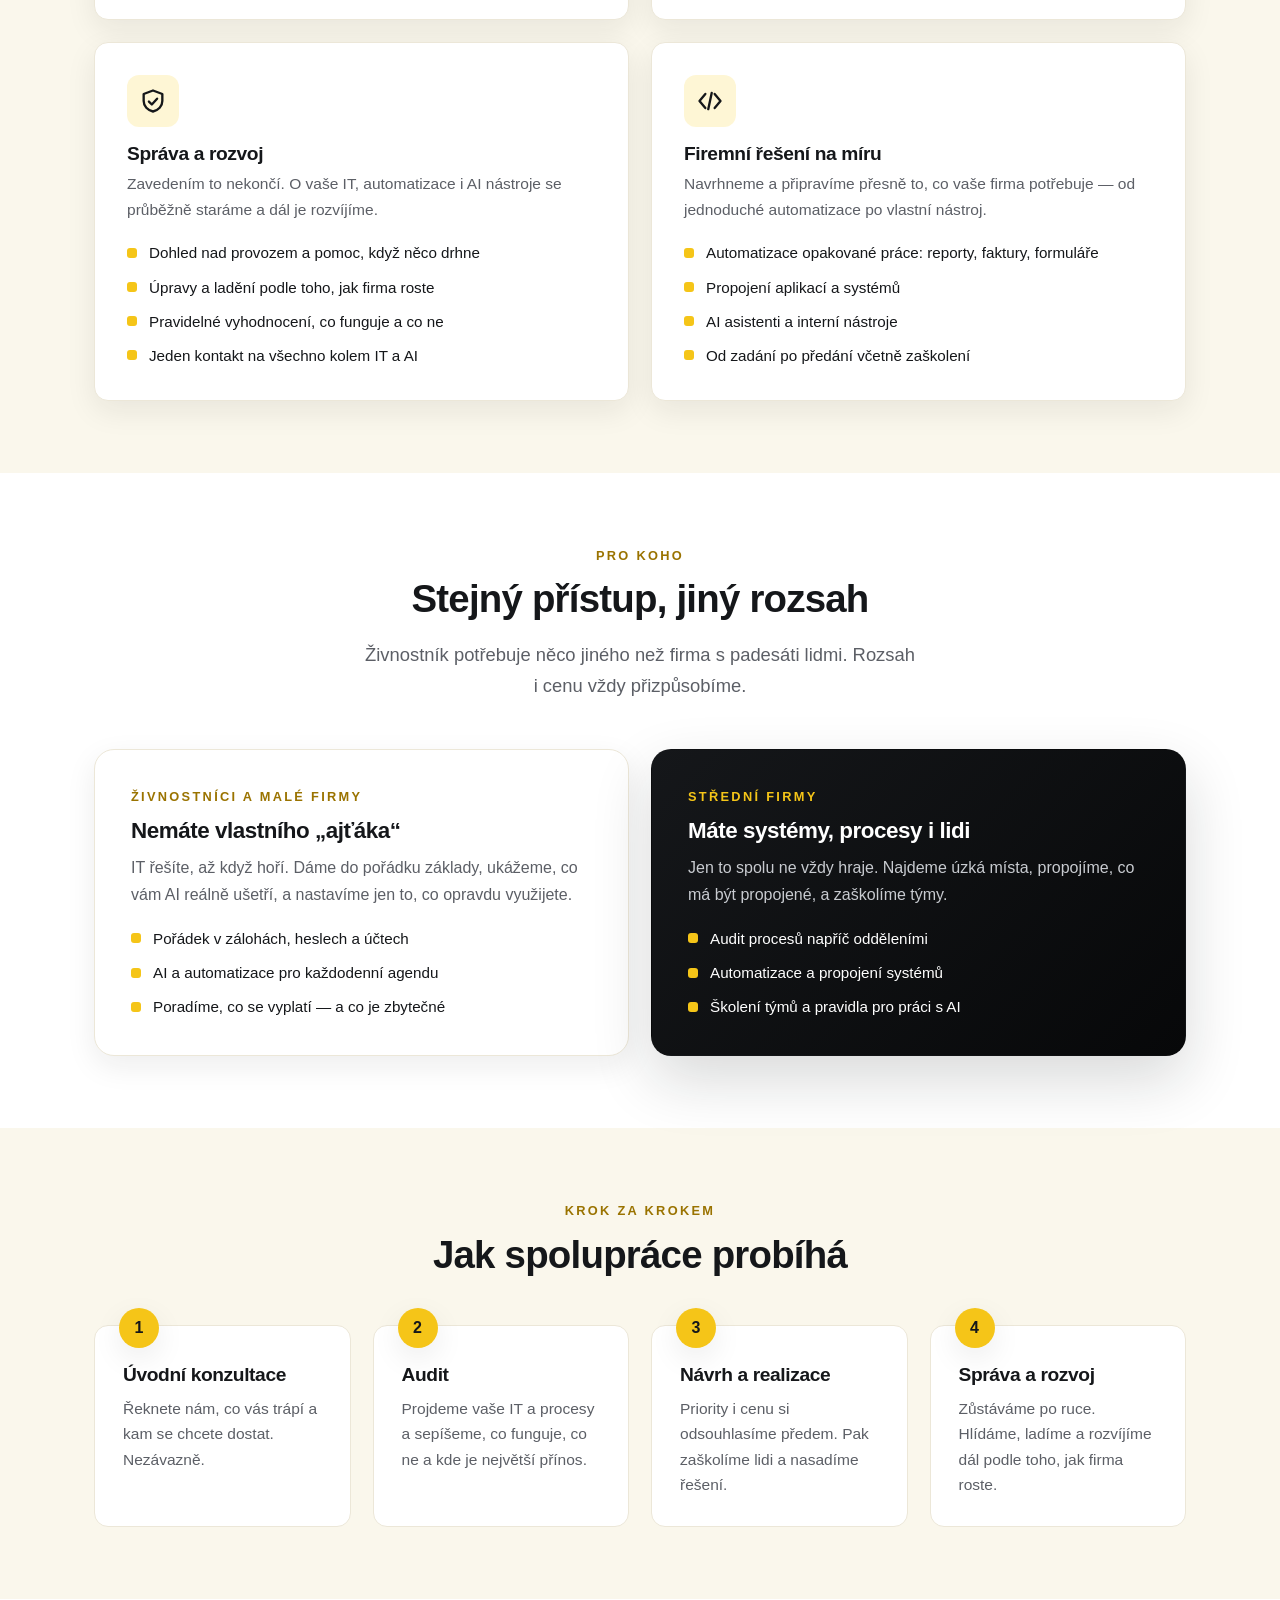
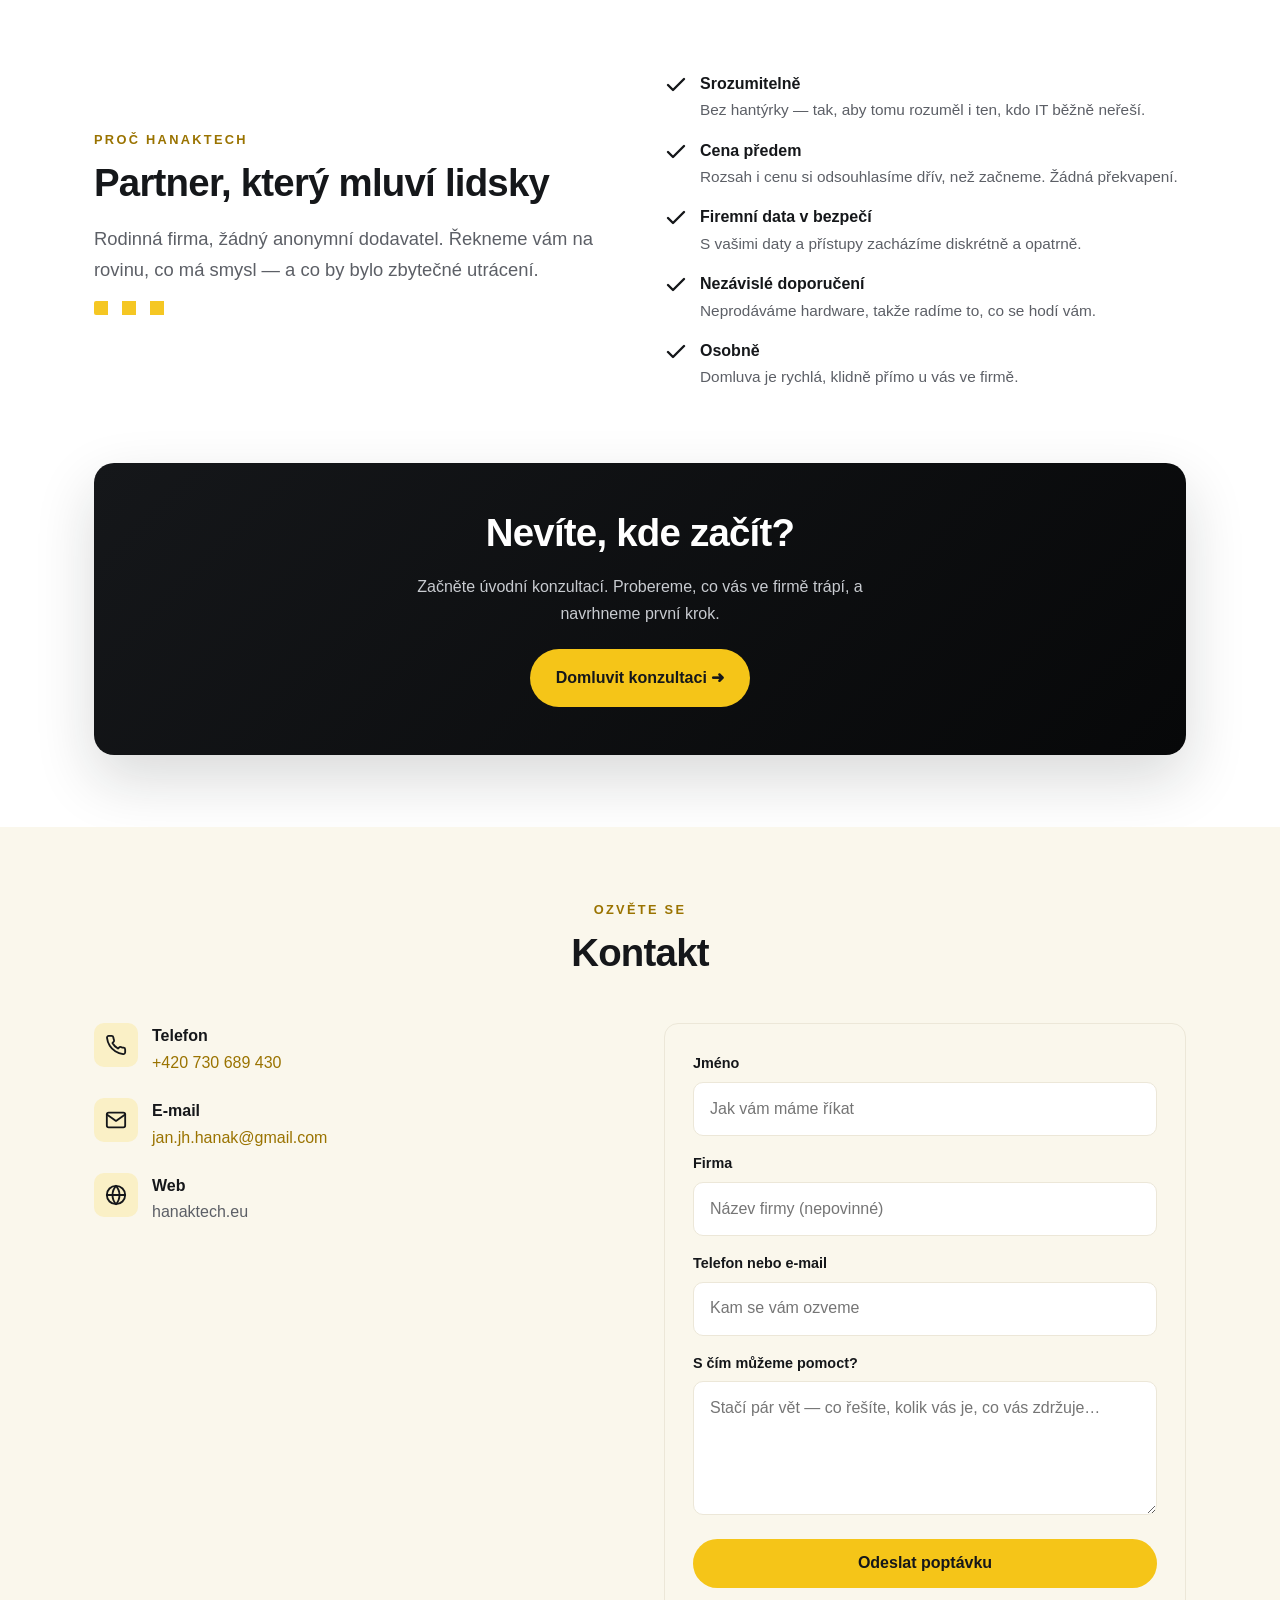
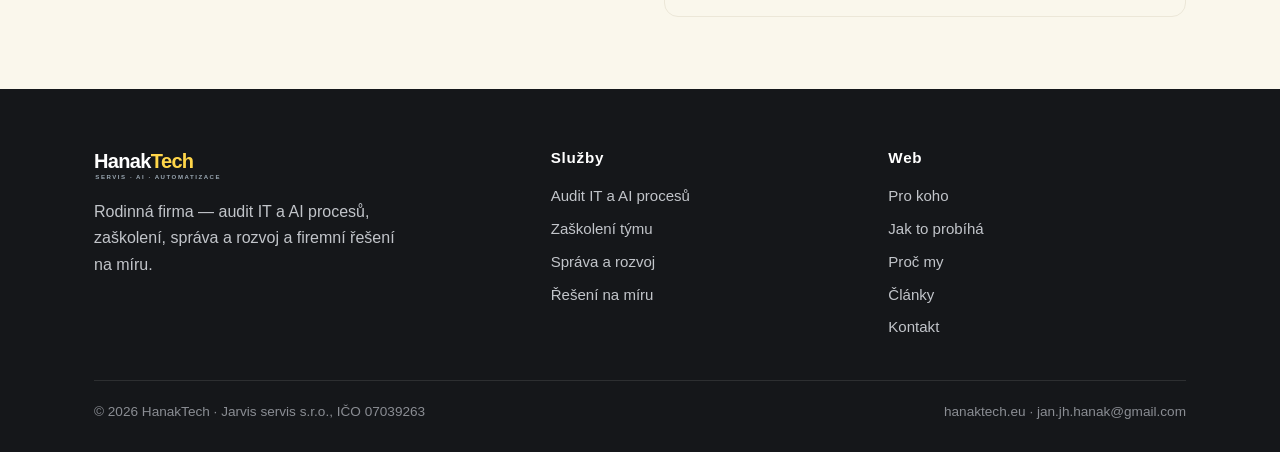
==== commit 6cf175b3: "Upozornění, že je design rozpracovaný Tmavý proužek nad hlavičkou na hlavní stránce i na stránce člá" ====
--- a/index.html
+++ b/index.html
@@ -13,6 +13,9 @@
 <link rel="stylesheet" href="styles.css">
 </head>
 <body>
+
+<!-- OZNÁMENÍ -->
+<div class="notice"><span>Web právě ladíme — design je zatím rozpracovaný.</span></div>
 
 <!-- HEADER -->
 <header class="site-header">
--- a/styles.css
+++ b/styles.css
@@ -48,6 +48,12 @@
 .btn-sm{padding:.55rem 1.1rem;font-size:.9rem;white-space:nowrap}
 .lbl-short{display:none}
 
+/* oznámení nad hlavičkou */
+.notice{background:var(--ink);color:#fff;text-align:center;font-size:.85rem;font-weight:600;
+  line-height:1.4;padding:.55rem 24px}
+.notice span::before{content:"";display:inline-block;width:8px;height:8px;border-radius:50%;
+  background:var(--gold);margin-right:.6rem;vertical-align:.05em}
+
 /* header */
 .site-header{position:sticky;top:0;z-index:50;background:rgba(255,255,255,.9);
   backdrop-filter:blur(10px);border-bottom:1px solid var(--line)}
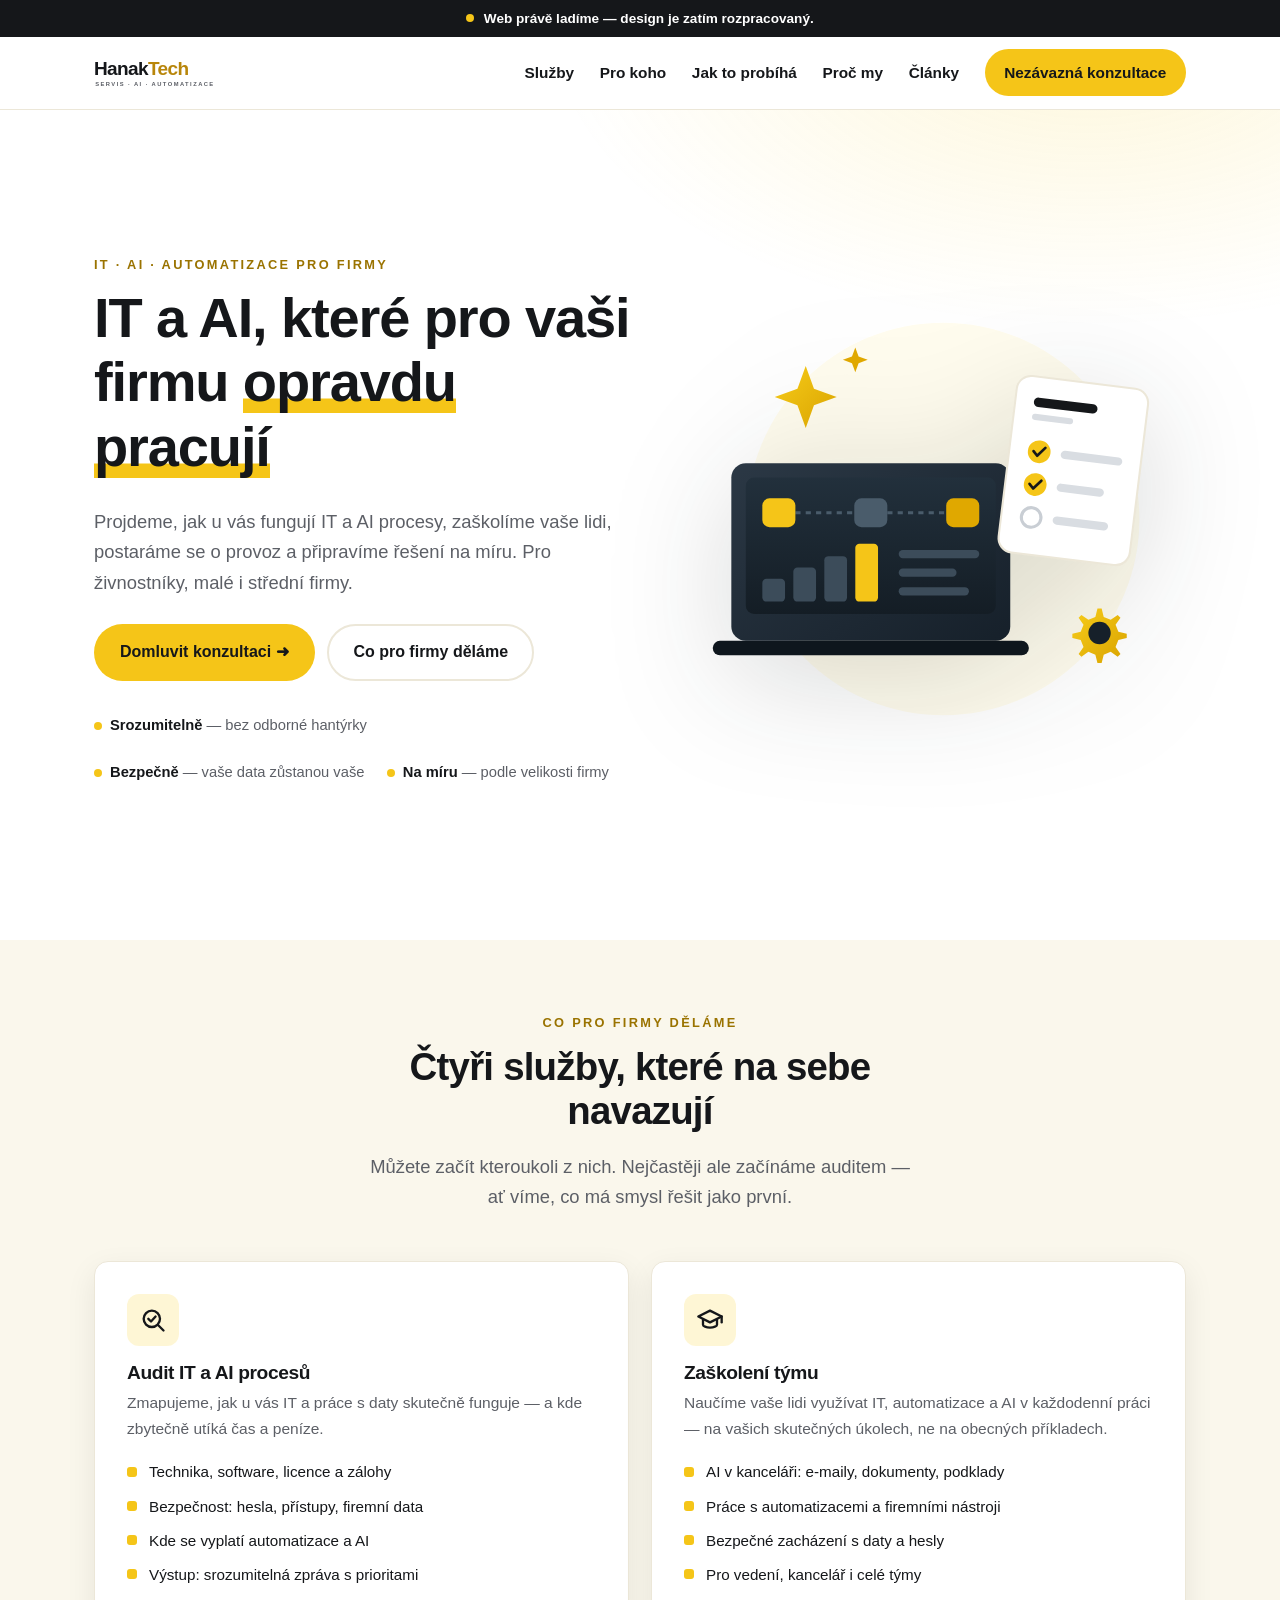
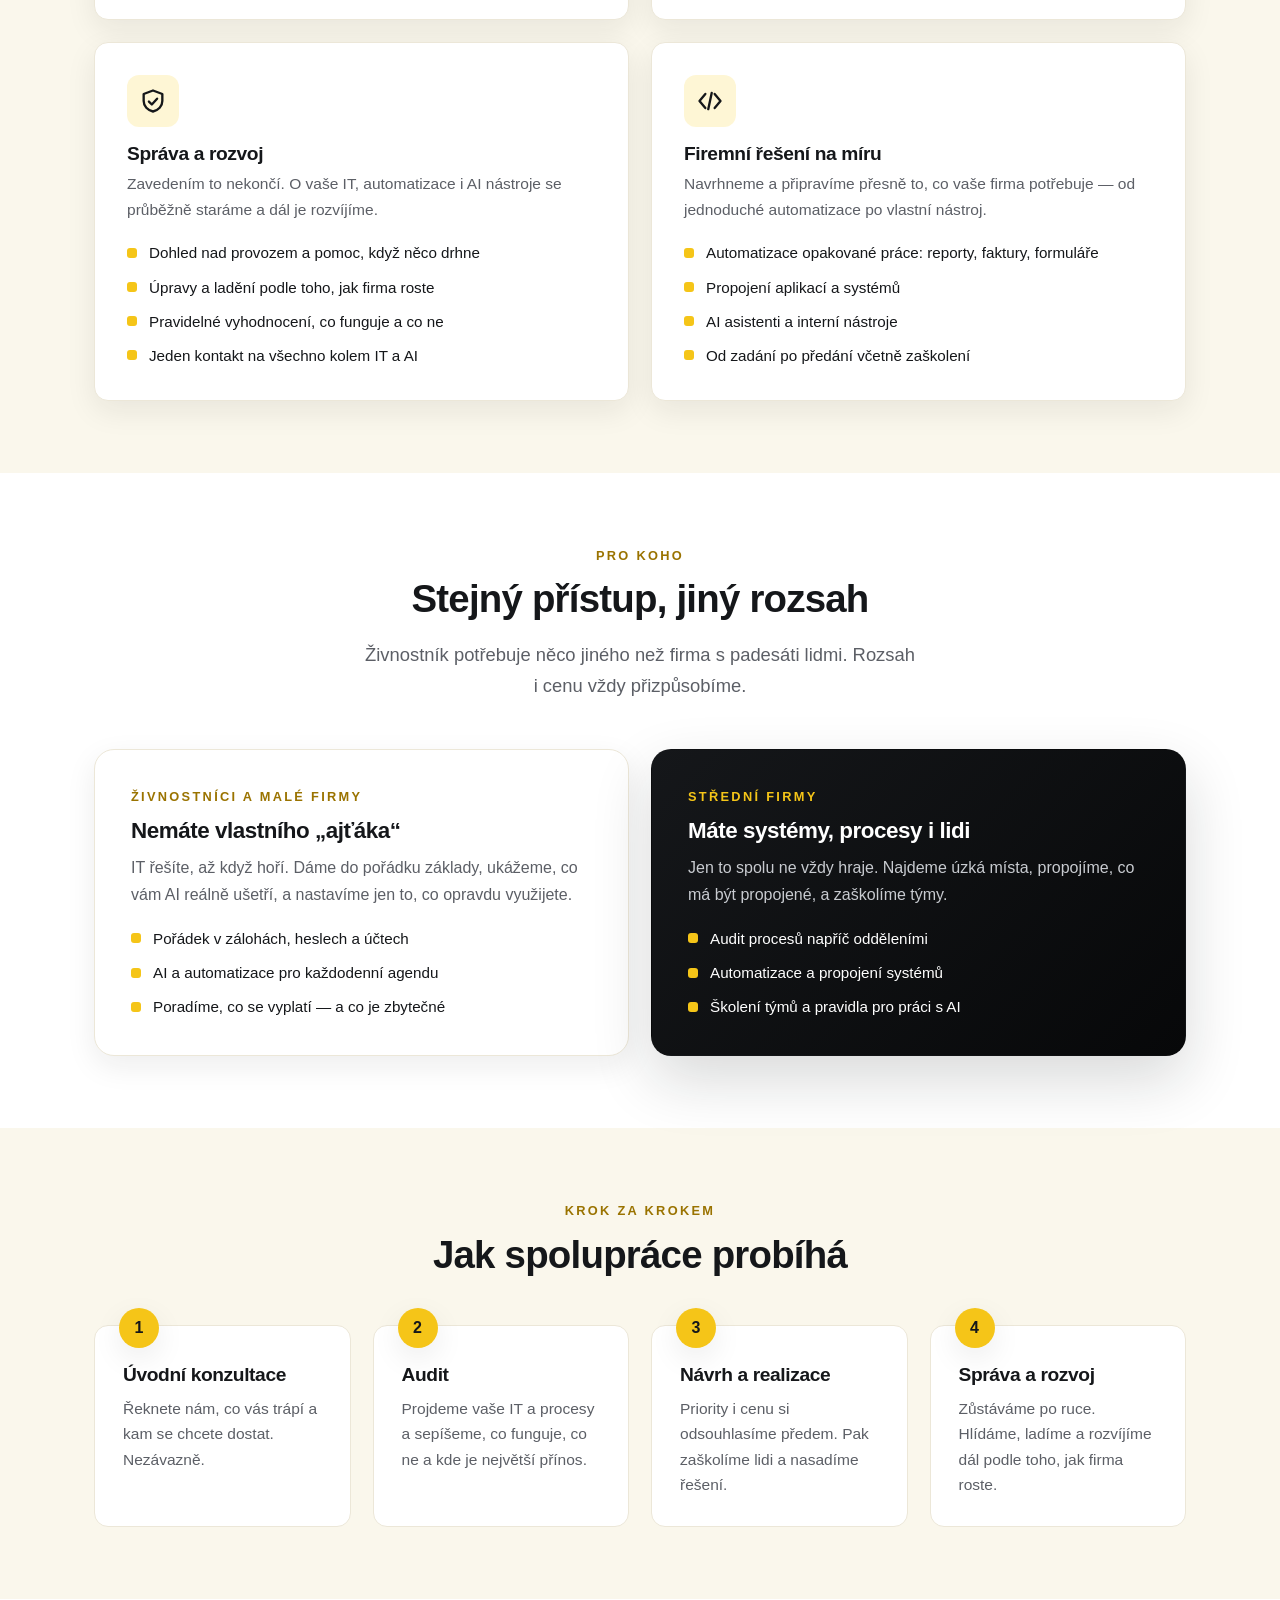
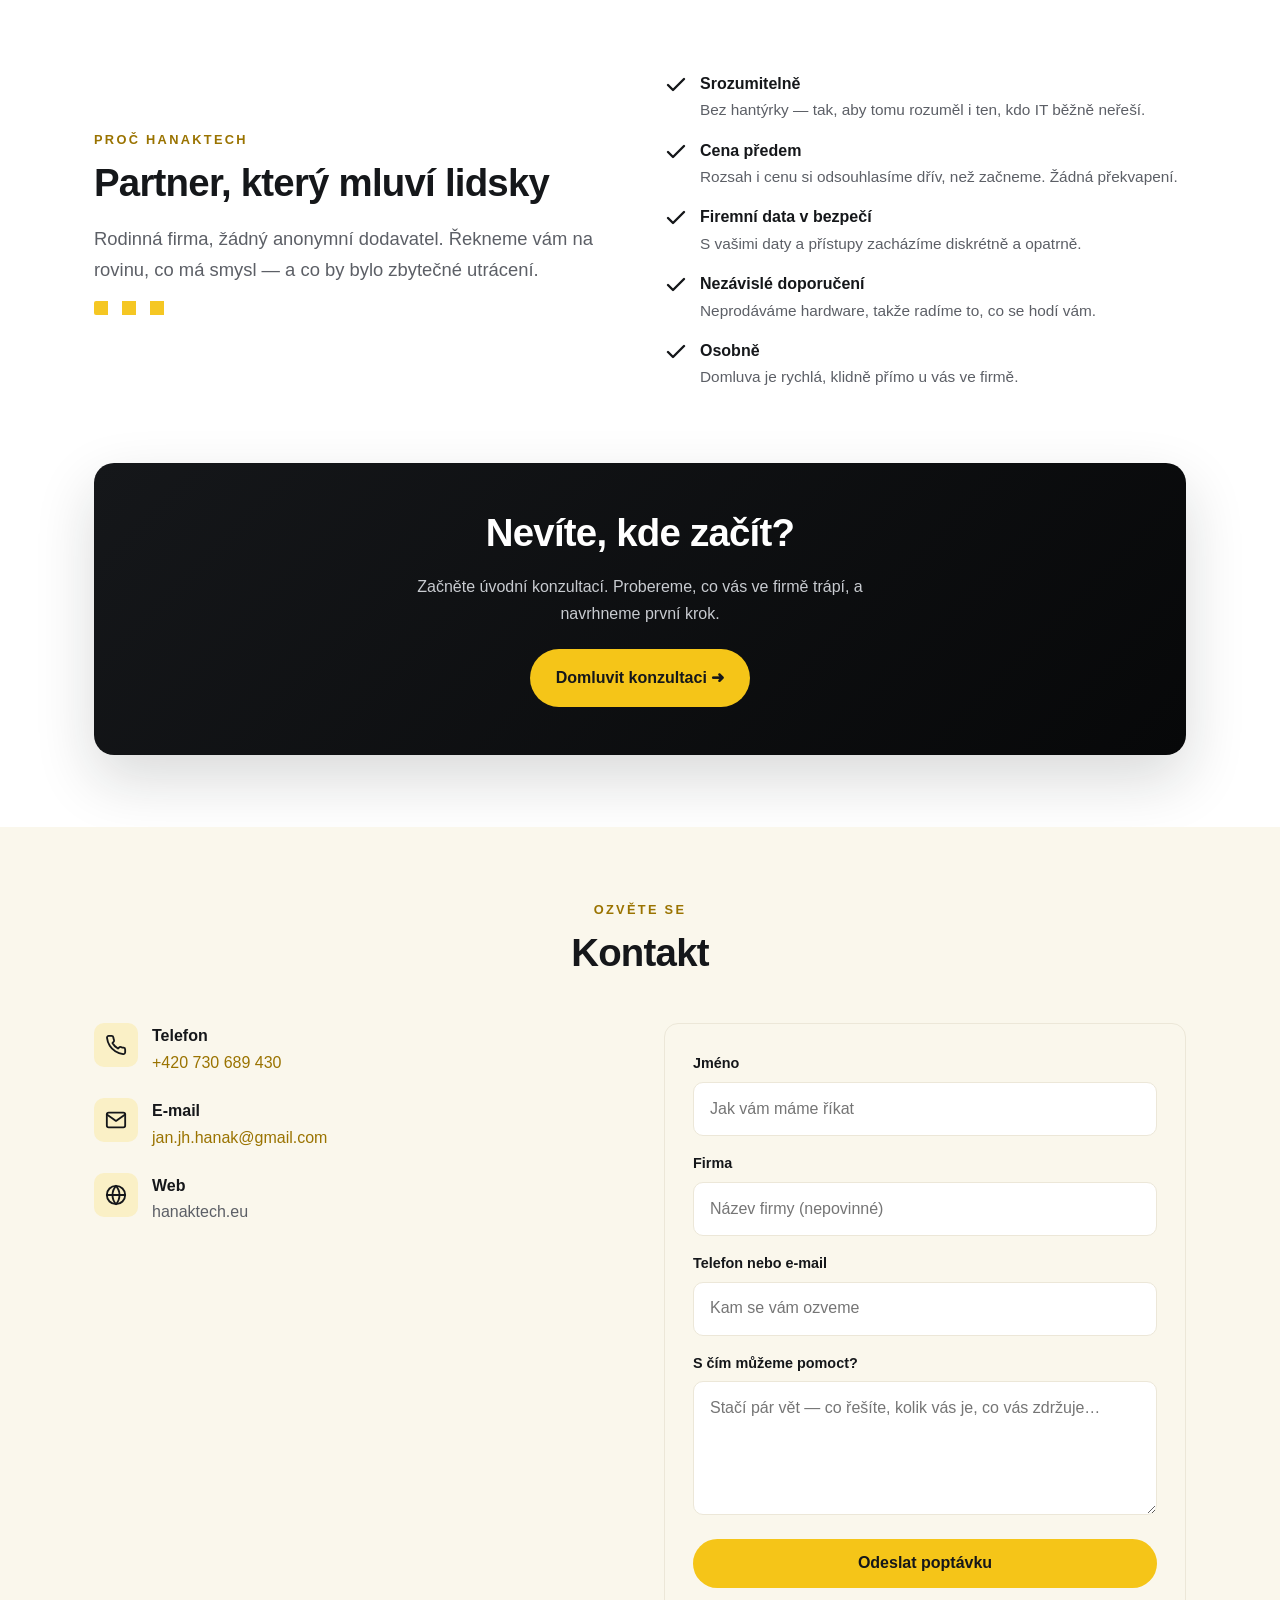
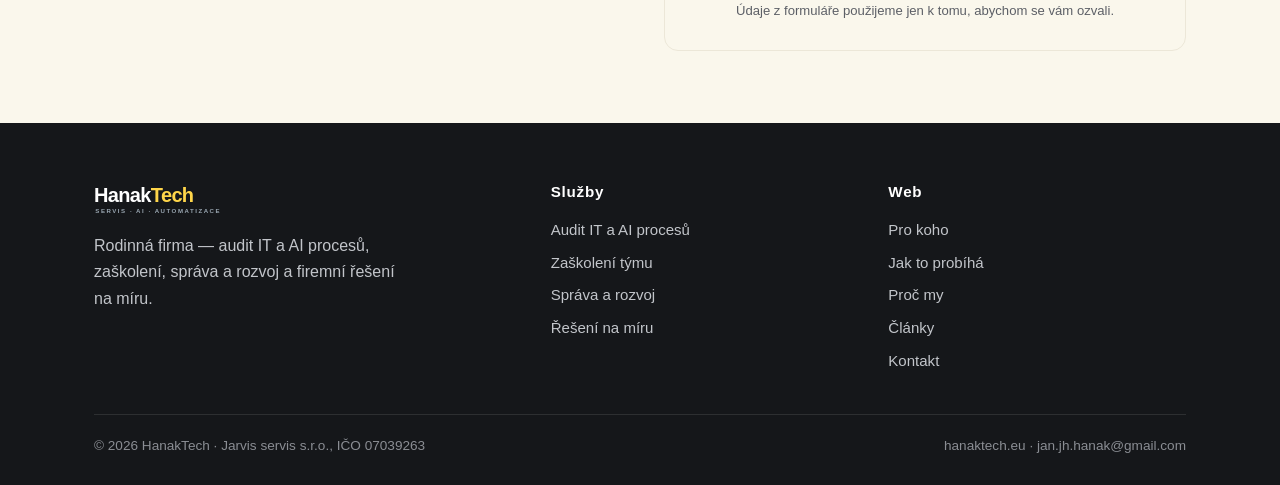
==== commit 833191f1: "Kontaktní formulář odesílá poptávky do Google Forms - pole formuláře napojená na otázky v Google for" ====
--- a/index.html
+++ b/index.html
@@ -273,17 +273,20 @@
         <div class="ci"><div class="ico"><svg viewBox="0 0 24 24" width="22" height="22" fill="none" stroke="#15171A" stroke-width="2" stroke-linecap="round" stroke-linejoin="round"><rect x="2" y="4" width="20" height="16" rx="2"/><path d="m2 6 10 7 10-7"/></svg></div><div><b>E-mail</b><span><a href="mailto:jan.jh.hanak@gmail.com">jan.jh.hanak@gmail.com</a></span></div></div>
         <div class="ci"><div class="ico"><svg viewBox="0 0 24 24" width="22" height="22" fill="none" stroke="#15171A" stroke-width="2" stroke-linecap="round" stroke-linejoin="round"><circle cx="12" cy="12" r="10"/><path d="M2 12h20M12 2a15 15 0 0 1 0 20 15 15 0 0 1 0-20z"/></svg></div><div><b>Web</b><span>hanaktech.eu</span></div></div>
       </div>
-      <form class="form" onsubmit="event.preventDefault();this.querySelector('.ok').style.display='block';">
+      <!-- Odpovědi se ukládají přes Google Forms; názvy polí (entry.…) musí odpovídat otázkám ve formuláři. -->
+      <form class="form" id="poptavka" method="POST" action="https://docs.google.com/forms/d/e/1FAIpQLSdPTXcuk-1KqFp6KpVIZv03vpaherBu07YcIZ8GrsKAfCfO8Q/formResponse">
         <label for="n">Jméno</label>
-        <input id="n" type="text" placeholder="Jak vám máme říkat" autocomplete="name" required>
+        <input id="n" name="entry.976342650" type="text" placeholder="Jak vám máme říkat" autocomplete="name" maxlength="120" required>
         <label for="f">Firma</label>
-        <input id="f" type="text" placeholder="Název firmy (nepovinné)" autocomplete="organization">
+        <input id="f" name="entry.761516647" type="text" placeholder="Název firmy (nepovinné)" autocomplete="organization" maxlength="160">
         <label for="c">Telefon nebo e-mail</label>
-        <input id="c" type="text" placeholder="Kam se vám ozveme" required>
+        <input id="c" name="entry.679313654" type="text" placeholder="Kam se vám ozveme" maxlength="160" required>
         <label for="m">S čím můžeme pomoct?</label>
-        <textarea id="m" rows="4" placeholder="Stačí pár vět — co řešíte, kolik vás je, co vás zdržuje…"></textarea>
+        <textarea id="m" name="entry.341223945" rows="4" maxlength="3000" placeholder="Stačí pár vět — co řešíte, kolik vás je, co vás zdržuje…"></textarea>
+        <input class="hp" type="text" name="web" tabindex="-1" autocomplete="off" aria-hidden="true">
         <button class="btn btn-primary" type="submit" style="width:100%;justify-content:center">Odeslat poptávku</button>
-        <p class="ok" style="display:none;color:var(--gold-700);font-weight:700;margin:14px 0 0;text-align:center">Díky! Toto je zatím ukázkový formulář — odesílání teprve napojíme.</p>
+        <p class="form-status" role="status" aria-live="polite"></p>
+        <p class="form-note">Údaje z formuláře použijeme jen k tomu, abychom se vám ozvali.</p>
       </form>
     </div>
   </div>
@@ -320,5 +323,40 @@
   </div>
 </footer>
 
+<script>
+// Odeslání poptávky na pozadí, bez opuštění stránky.
+(function () {
+  var form = document.getElementById('poptavka');
+  if (!form || !window.fetch || !window.URLSearchParams) return; // bez JS se formulář odešle klasicky
+  var btn = form.querySelector('button[type="submit"]');
+  var status = form.querySelector('.form-status');
+  var label = btn.textContent;
+
+  function show(text, ok) {
+    status.textContent = text;
+    status.className = 'form-status ' + (ok ? 'is-ok' : 'is-err');
+  }
+  function ready() { btn.disabled = false; btn.textContent = label; }
+  function done() { form.reset(); ready(); show('Díky, poptávka je odeslaná. Ozveme se vám.', true); }
+
+  form.addEventListener('submit', function (e) {
+    e.preventDefault();
+    var data = new URLSearchParams(new FormData(form));
+    // Past na roboty: skryté pole má zůstat prázdné.
+    if (data.get('web')) { done(); return; }
+    data.delete('web');
+    btn.disabled = true;
+    btn.textContent = 'Odesílám…';
+    show('', true);
+    fetch(form.action, { method: 'POST', mode: 'no-cors', body: data })
+      .then(done)
+      .catch(function () {
+        ready();
+        show('Odeslání se nepovedlo. Zkuste to prosím znovu, nebo nám napište e-mailem.', false);
+      });
+  });
+})();
+</script>
+
 </body>
 </html>
--- a/styles.css
+++ b/styles.css
@@ -169,6 +169,14 @@
 .form label{font-weight:600;font-size:.9rem;display:block;margin:0 0 6px}
 .form input,.form textarea{width:100%;padding:.8rem 1rem;border:1px solid var(--line);
   border-radius:10px;font:inherit;margin-bottom:16px;background:#fff}
+.form{position:relative}
+.form .hp{position:absolute;left:-9999px;width:1px;height:1px;padding:0;margin:0;border:0;opacity:0}
+.form button:disabled{opacity:.6;cursor:default;transform:none}
+.form-status{margin:14px 0 0;text-align:center;font-weight:700}
+.form-status:empty{display:none}
+.form-status.is-ok{color:var(--gold-700)}
+.form-status.is-err{color:#B3261E}
+.form-note{margin:12px 0 0;text-align:center;font-size:.82rem;color:var(--muted)}
 .form input:focus,.form textarea:focus{outline:2px solid var(--gold-dark);border-color:var(--gold-dark)}
 
 /* footer */
